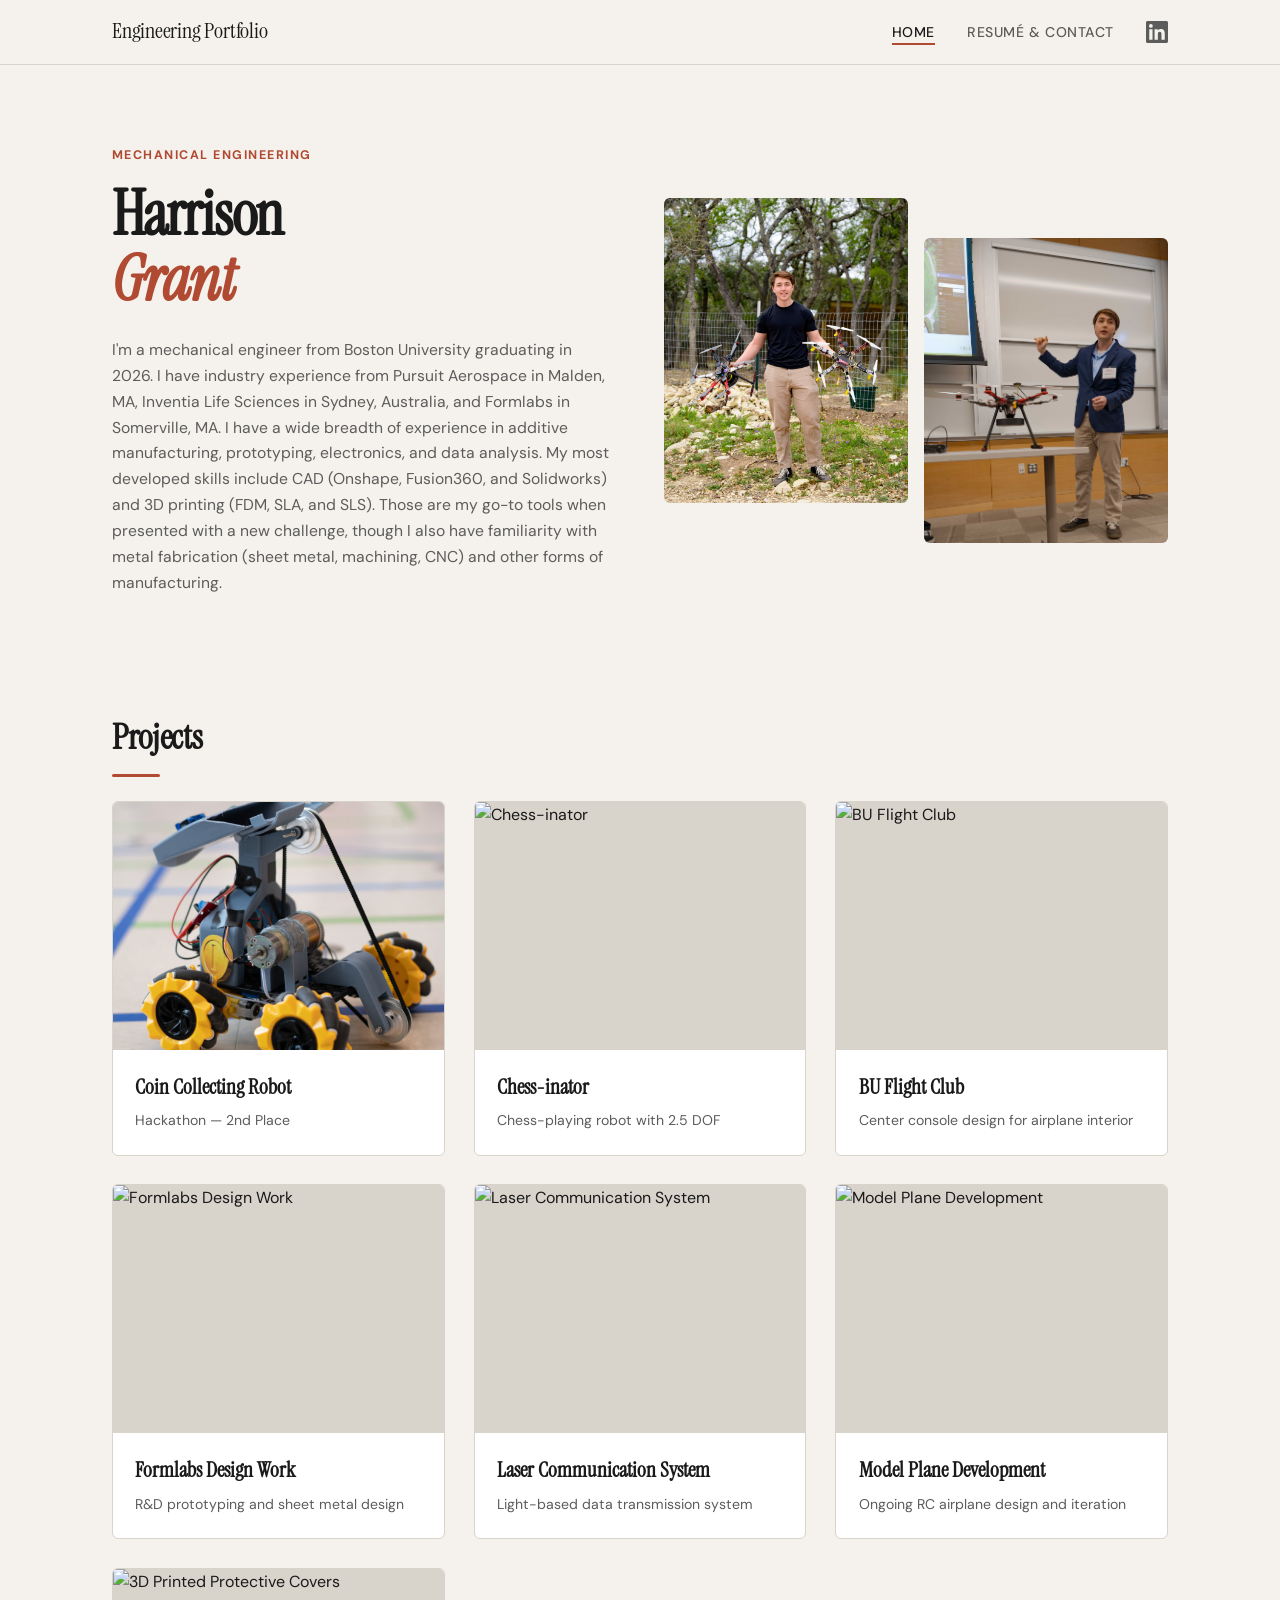
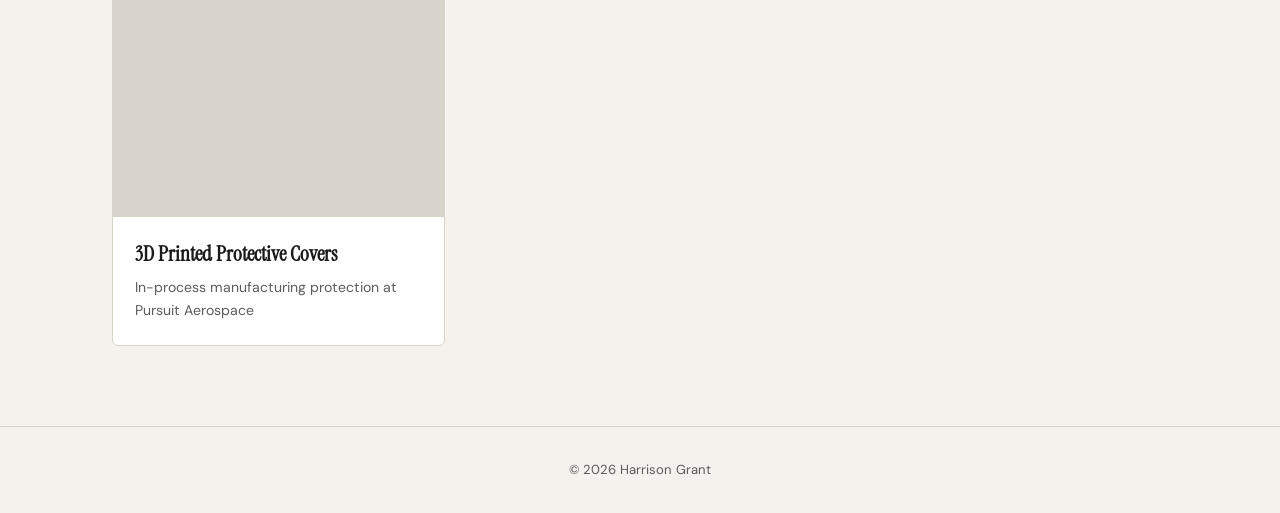
==== index.html @ 2e7a497b "setup" ====
<!DOCTYPE html>
<html lang="en">
<head>
  <meta charset="UTF-8">
  <meta name="viewport" content="width=device-width, initial-scale=1.0">
  <title>Harrison Grant — Engineering Portfolio</title>
  <link rel="stylesheet" href="style.css">
</head>
<body>

  <!-- Navigation -->
  <nav class="site-nav">
    <div class="nav-inner">
      <a href="index.html" class="nav-brand">Engineering Portfolio</a>
      <button class="nav-toggle" aria-label="Menu" onclick="document.querySelector('.nav-links').classList.toggle('open')">
        <span></span><span></span><span></span>
      </button>
      <ul class="nav-links">
        <li><a href="index.html" class="active">Home</a></li>
        <li><a href="resume.html">Resumé &amp; Contact</a></li>
        <li>
          <a href="https://www.linkedin.com/in/harrisongrant04/" target="_blank" rel="noopener" class="nav-linkedin" aria-label="LinkedIn">
            <svg viewBox="0 0 24 24" xmlns="http://www.w3.org/2000/svg"><path d="M20.447 20.452h-3.554v-5.569c0-1.328-.027-3.037-1.852-3.037-1.853 0-2.136 1.445-2.136 2.939v5.667H9.351V9h3.414v1.561h.046c.477-.9 1.637-1.85 3.37-1.85 3.601 0 4.267 2.37 4.267 5.455v6.286zM5.337 7.433a2.062 2.062 0 01-2.063-2.065 2.064 2.064 0 112.063 2.065zm1.782 13.019H3.555V9h3.564v11.452zM22.225 0H1.771C.792 0 0 .774 0 1.729v20.542C0 23.227.792 24 1.771 24h20.451C23.2 24 24 23.227 24 22.271V1.729C24 .774 23.2 0 22.222 0h.003z"/></svg>
          </a>
        </li>
      </ul>
    </div>
  </nav>

  <!-- Hero Section — filled by JavaScript -->
  <section class="hero" id="hero"></section>

  <!-- Projects Section -->
  <h2 class="section-label">Projects</h2>
  <div class="project-grid" id="project-grid"></div>

  <!-- Footer -->
  <footer class="site-footer">
    &copy; <span id="year"></span> Harrison Grant
  </footer>

  <script src="projects.js"></script>
  <script>
    // --- Render Hero ---
    const hero = document.getElementById('hero');
    hero.innerHTML = `
      <div class="hero-text fade-in">
        <p class="hero-label">Mechanical Engineering</p>
        <h1>${SITE_CONFIG.name.split(' ')[0]}<span>${SITE_CONFIG.name.split(' ').slice(1).join(' ')}</span></h1>
        <p class="hero-about">${SITE_CONFIG.aboutText}</p>
      </div>
      <div class="hero-images fade-in">
        ${SITE_CONFIG.heroImages.map(src => `<img src="${src}" alt="${SITE_CONFIG.name}">`).join('')}
      </div>
    `;

    // --- Render Project Cards ---
    const grid = document.getElementById('project-grid');
    PROJECTS.forEach((p, i) => {
      const card = document.createElement('a');
      card.href = `project.html?id=${p.id}`;
      card.className = 'project-card fade-in';
      card.style.transitionDelay = `${i * 0.08}s`;
      card.innerHTML = `
        <img class="project-card-img" src="${p.thumbnail}" alt="${p.title}">
        <div class="project-card-body">
          <h3>${p.title}</h3>
          <p>${p.subtitle}</p>
        </div>
      `;
      grid.appendChild(card);
    });

    // --- Year ---
    document.getElementById('year').textContent = new Date().getFullYear();

    // --- Scroll fade-in ---
    const observer = new IntersectionObserver(entries => {
      entries.forEach(e => { if (e.isIntersecting) e.target.classList.add('visible'); });
    }, { threshold: 0.1 });
    document.querySelectorAll('.fade-in').forEach(el => observer.observe(el));
  </script>
</body>
</html>
---- style.css ----
/* ============================================================
   Harrison Grant — Engineering Portfolio
   Styles — You shouldn't need to edit this file.
   ============================================================ */

@import url('https://fonts.googleapis.com/css2?family=DM+Sans:ital,wght@0,400;0,500;0,700&family=Instrument+Serif:ital@0;1&display=swap');

/* --- Reset & Base --- */
*, *::before, *::after { box-sizing: border-box; margin: 0; padding: 0; }

:root {
  --bg:        #f5f2ed;
  --bg-card:   #ffffff;
  --fg:        #1a1a1a;
  --fg-muted:  #5c5c5c;
  --accent:    #b04a32;
  --accent-light: #d4734f;
  --border:    #d8d3cb;
  --radius:    6px;
  --max-w:     1120px;
  --font-body: 'DM Sans', sans-serif;
  --font-head: 'Instrument Serif', serif;
  --transition: 0.3s cubic-bezier(.4,0,.2,1);
}

html { scroll-behavior: smooth; }

body {
  font-family: var(--font-body);
  color: var(--fg);
  background: var(--bg);
  line-height: 1.65;
  -webkit-font-smoothing: antialiased;
}

a { color: var(--accent); text-decoration: none; transition: color var(--transition); }
a:hover { color: var(--accent-light); }

img { max-width: 100%; height: auto; display: block; }

/* --- Nav --- */
.site-nav {
  position: sticky;
  top: 0;
  z-index: 100;
  background: rgba(245,242,237,0.92);
  backdrop-filter: blur(14px);
  -webkit-backdrop-filter: blur(14px);
  border-bottom: 1px solid var(--border);
}

.nav-inner {
  max-width: var(--max-w);
  margin: 0 auto;
  padding: 0 2rem;
  display: flex;
  align-items: center;
  justify-content: space-between;
  height: 64px;
}

.nav-brand {
  font-family: var(--font-head);
  font-size: 1.35rem;
  color: var(--fg);
  letter-spacing: -0.01em;
}

.nav-links {
  display: flex;
  align-items: center;
  gap: 2rem;
  list-style: none;
}

.nav-links a {
  color: var(--fg-muted);
  font-size: 0.88rem;
  font-weight: 500;
  letter-spacing: 0.04em;
  text-transform: uppercase;
  position: relative;
}
.nav-links a::after {
  content: '';
  position: absolute;
  bottom: -4px;
  left: 0;
  width: 0;
  height: 2px;
  background: var(--accent);
  transition: width var(--transition);
}
.nav-links a:hover { color: var(--fg); }
.nav-links a:hover::after { width: 100%; }
.nav-links a.active { color: var(--fg); }
.nav-links a.active::after { width: 100%; }

.nav-linkedin {
  display: flex;
  align-items: center;
}
.nav-linkedin svg {
  width: 22px;
  height: 22px;
  fill: var(--fg-muted);
  transition: fill var(--transition);
}
.nav-linkedin:hover svg { fill: var(--accent); }

/* Hamburger */
.nav-toggle { display: none; background: none; border: none; cursor: pointer; padding: 4px; }
.nav-toggle span {
  display: block; width: 24px; height: 2px; background: var(--fg);
  margin: 5px 0; transition: var(--transition);
}

/* --- Hero (Home) --- */
.hero {
  max-width: var(--max-w);
  margin: 0 auto;
  padding: 5rem 2rem 4rem;
  display: grid;
  grid-template-columns: 1fr 1fr;
  gap: 3rem;
  align-items: center;
}
.hero-text h1 {
  font-family: var(--font-head);
  font-size: 3.8rem;
  line-height: 1.08;
  letter-spacing: -0.02em;
  margin-bottom: 0.3rem;
}
.hero-text h1 span {
  display: block;
  font-style: italic;
  color: var(--accent);
}
.hero-label {
  font-size: 0.78rem;
  font-weight: 700;
  letter-spacing: 0.12em;
  text-transform: uppercase;
  color: var(--accent);
  margin-bottom: 1rem;
}
.hero-about {
  margin-top: 1.5rem;
  color: var(--fg-muted);
  font-size: 0.98rem;
  max-width: 520px;
}
.hero-images {
  display: grid;
  grid-template-columns: 1fr 1fr;
  gap: 1rem;
}
.hero-images img {
  width: 100%;
  aspect-ratio: 4/5;
  object-fit: cover;
  border-radius: var(--radius);
}
.hero-images img:nth-child(2) {
  margin-top: 2.5rem;
}

/* --- Section Titles --- */
.section-label {
  max-width: var(--max-w);
  margin: 0 auto;
  padding: 3rem 2rem 1.5rem;
  font-family: var(--font-head);
  font-size: 2.2rem;
  letter-spacing: -0.01em;
}
.section-label::after {
  content: '';
  display: block;
  width: 48px;
  height: 3px;
  background: var(--accent);
  margin-top: 0.5rem;
  border-radius: 2px;
}

/* --- Project Grid --- */
.project-grid {
  max-width: var(--max-w);
  margin: 0 auto;
  padding: 0 2rem 5rem;
  display: grid;
  grid-template-columns: repeat(auto-fill, minmax(320px, 1fr));
  gap: 1.8rem;
}

.project-card {
  background: var(--bg-card);
  border-radius: var(--radius);
  overflow: hidden;
  border: 1px solid var(--border);
  transition: transform var(--transition), box-shadow var(--transition);
  cursor: pointer;
  text-decoration: none;
  color: inherit;
  display: block;
}
.project-card:hover {
  transform: translateY(-6px);
  box-shadow: 0 16px 48px rgba(0,0,0,0.08);
}

.project-card-img {
  width: 100%;
  aspect-ratio: 4/3;
  object-fit: cover;
  background: var(--border);
}

.project-card-body {
  padding: 1.25rem 1.4rem 1.4rem;
}
.project-card-body h3 {
  font-family: var(--font-head);
  font-size: 1.3rem;
  margin-bottom: 0.3rem;
}
.project-card-body p {
  color: var(--fg-muted);
  font-size: 0.88rem;
}

/* --- Project Detail Page --- */
.project-hero {
  max-width: var(--max-w);
  margin: 0 auto;
  padding: 4rem 2rem 2rem;
}
.project-hero h1 {
  font-family: var(--font-head);
  font-size: 3.2rem;
  letter-spacing: -0.02em;
}
.project-back {
  display: inline-flex;
  align-items: center;
  gap: 6px;
  font-size: 0.85rem;
  font-weight: 500;
  color: var(--fg-muted);
  margin-bottom: 1.5rem;
  text-transform: uppercase;
  letter-spacing: 0.06em;
}
.project-back:hover { color: var(--accent); }

.project-content {
  max-width: var(--max-w);
  margin: 0 auto;
  padding: 0 2rem 5rem;
}

.project-section {
  margin-bottom: 3rem;
}
.project-section h2 {
  font-family: var(--font-head);
  font-size: 1.7rem;
  margin-bottom: 1rem;
  position: relative;
  padding-left: 1rem;
}
.project-section h2::before {
  content: '';
  position: absolute;
  left: 0;
  top: 0.15em;
  width: 4px;
  height: 1em;
  background: var(--accent);
  border-radius: 2px;
}

.project-section p {
  color: var(--fg-muted);
  font-size: 0.98rem;
  max-width: 720px;
  white-space: pre-line;
}

.project-images {
  display: grid;
  grid-template-columns: 1fr 1fr;
  gap: 1rem;
  margin-top: 1rem;
}
.project-images img {
  width: 100%;
  aspect-ratio: 4/3;
  object-fit: cover;
  border-radius: var(--radius);
  border: 1px solid var(--border);
}
.project-images.single {
  grid-template-columns: 1fr;
  max-width: 600px;
}

/* --- Resume / Contact Page --- */
.contact-page {
  max-width: var(--max-w);
  margin: 0 auto;
  padding: 4rem 2rem 5rem;
}
.contact-page h1 {
  font-family: var(--font-head);
  font-size: 3.2rem;
  margin-bottom: 2rem;
}
.contact-grid {
  display: grid;
  grid-template-columns: 1fr 1fr;
  gap: 3rem;
  align-items: start;
}
.contact-info h2 {
  font-family: var(--font-head);
  font-size: 1.5rem;
  margin-bottom: 1rem;
}
.contact-info p {
  color: var(--fg-muted);
  margin-bottom: 0.5rem;
  font-size: 0.95rem;
}
.contact-info a { font-weight: 500; }

.btn {
  display: inline-flex;
  align-items: center;
  gap: 8px;
  background: var(--accent);
  color: #fff;
  padding: 0.7rem 1.6rem;
  border-radius: var(--radius);
  font-weight: 600;
  font-size: 0.88rem;
  letter-spacing: 0.03em;
  margin-top: 1.5rem;
  transition: background var(--transition);
}
.btn:hover { background: var(--accent-light); color: #fff; }

.resume-preview {
  border: 1px solid var(--border);
  border-radius: var(--radius);
  overflow: hidden;
}
.resume-preview img {
  width: 100%;
}

/* --- Footer --- */
.site-footer {
  border-top: 1px solid var(--border);
  text-align: center;
  padding: 2rem;
  font-size: 0.82rem;
  color: var(--fg-muted);
}

/* --- Fade-in animation --- */
.fade-in {
  opacity: 0;
  transform: translateY(20px);
  transition: opacity 0.6s ease, transform 0.6s ease;
}
.fade-in.visible {
  opacity: 1;
  transform: translateY(0);
}

/* --- Mobile --- */
@media (max-width: 768px) {
  .nav-toggle { display: block; }
  .nav-links {
    display: none;
    position: absolute;
    top: 64px;
    left: 0;
    right: 0;
    background: rgba(245,242,237,0.98);
    backdrop-filter: blur(14px);
    flex-direction: column;
    padding: 1.5rem 2rem;
    gap: 1.2rem;
    border-bottom: 1px solid var(--border);
  }
  .nav-links.open { display: flex; }

  .hero {
    grid-template-columns: 1fr;
    padding: 3rem 1.5rem 2.5rem;
    gap: 2rem;
  }
  .hero-text h1 { font-size: 2.6rem; }
  .hero-images { order: -1; }

  .section-label { padding: 2rem 1.5rem 1rem; font-size: 1.7rem; }
  .project-grid { padding: 0 1.5rem 3rem; grid-template-columns: 1fr; }

  .project-hero { padding: 2.5rem 1.5rem 1.5rem; }
  .project-hero h1 { font-size: 2.2rem; }
  .project-content { padding: 0 1.5rem 3rem; }
  .project-images { grid-template-columns: 1fr; }

  .contact-page { padding: 2.5rem 1.5rem 3rem; }
  .contact-page h1 { font-size: 2.2rem; }
  .contact-grid { grid-template-columns: 1fr; }
}
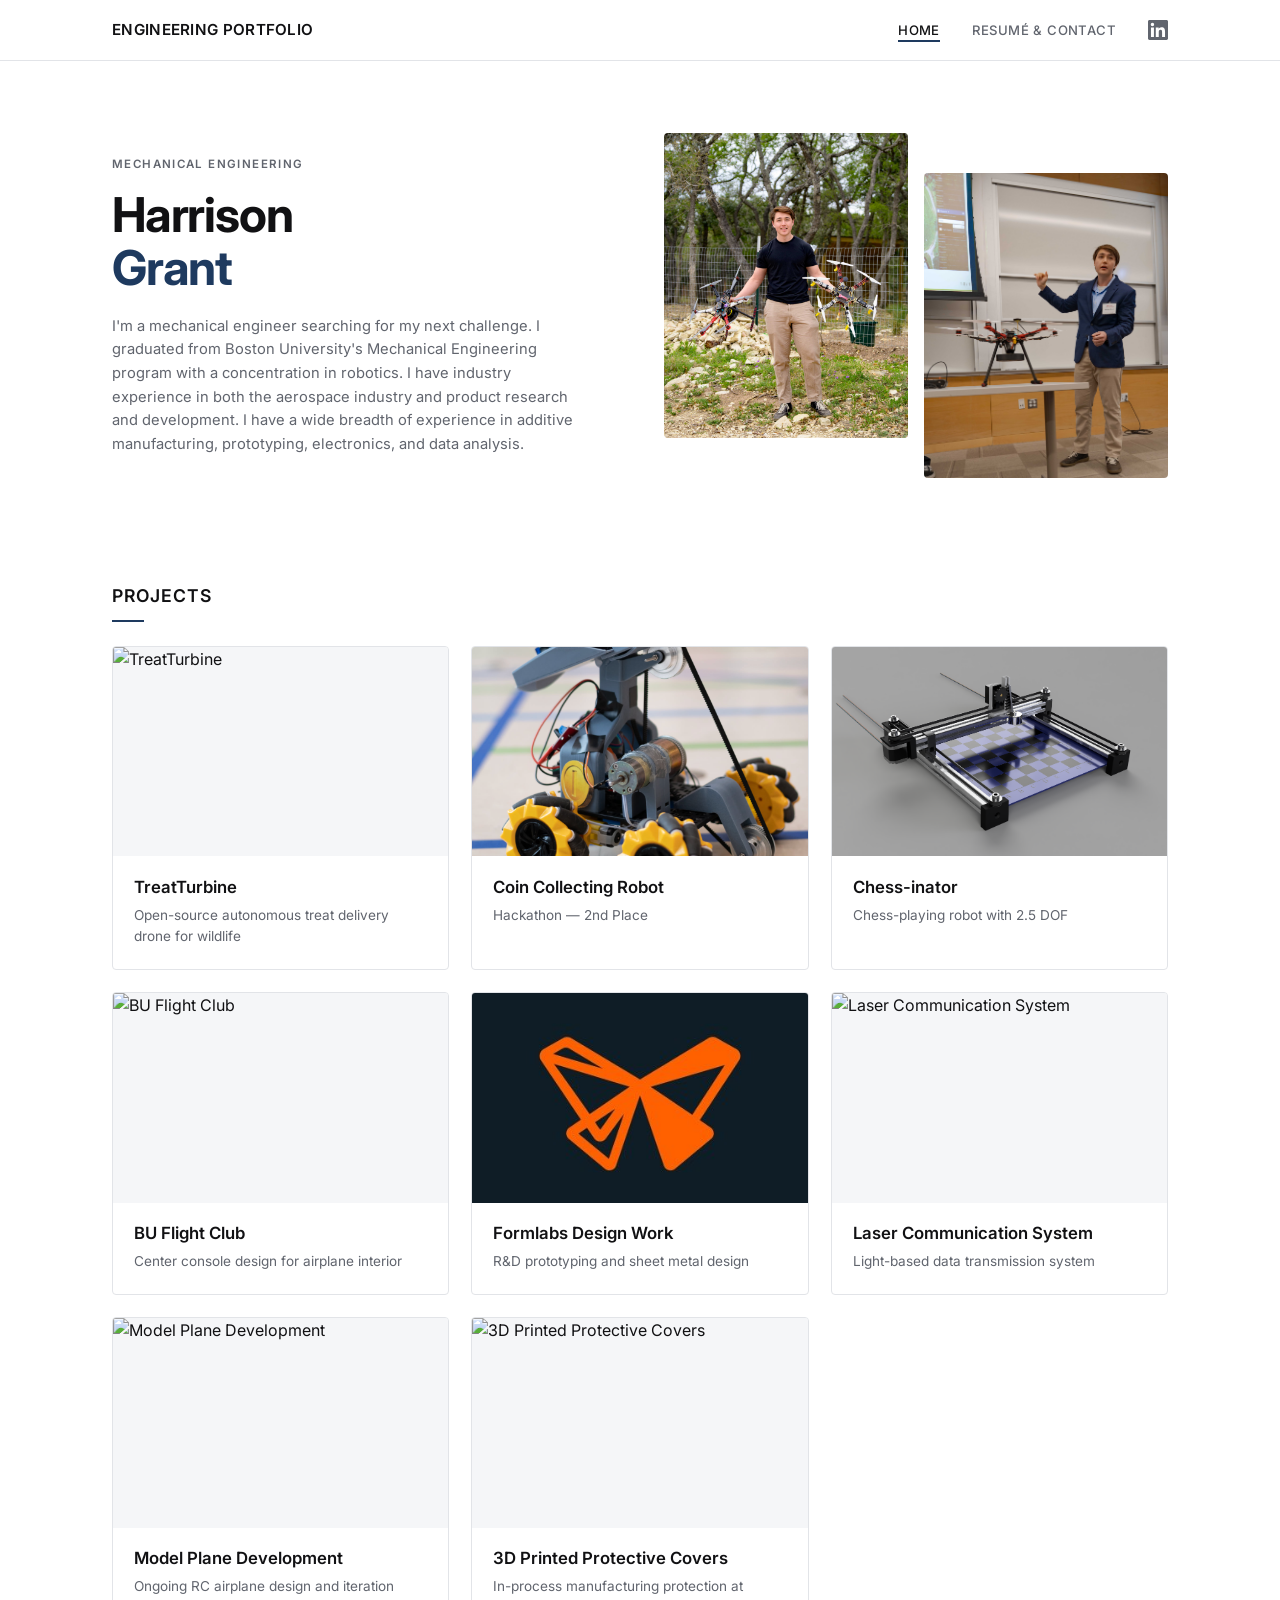
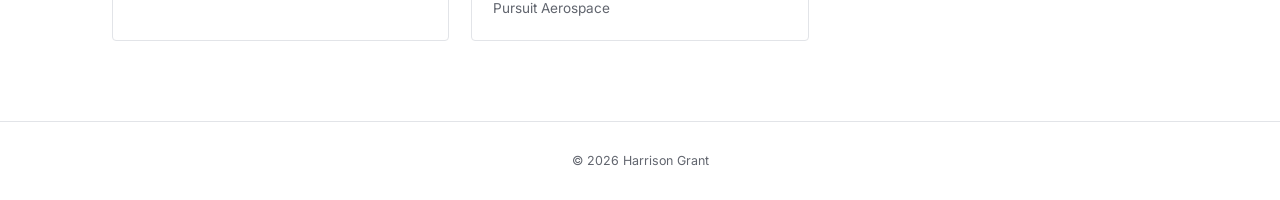
==== commit ad72392c: "added cropping control" ====
--- a/index.html
+++ b/index.html
@@ -50,7 +50,10 @@
         <p class="hero-about">${SITE_CONFIG.aboutText}</p>
       </div>
       <div class="hero-images fade-in">
-        ${SITE_CONFIG.heroImages.map(src => `<img src="${src}" alt="${SITE_CONFIG.name}">`).join('')}
+        ${SITE_CONFIG.heroImages.map(entry => {
+          const a = imgAttrs(entry);
+          return `<img src="${a.src}" style="${a.style}" alt="${SITE_CONFIG.name}">`;
+        }).join('')}
       </div>
     `;
 
@@ -61,8 +64,9 @@
       card.href = `project.html?id=${p.id}`;
       card.className = 'project-card fade-in';
       card.style.transitionDelay = `${i * 0.08}s`;
+      const thumb = imgAttrs(p.thumbnail);
       card.innerHTML = `
-        <img class="project-card-img" src="${p.thumbnail}" alt="${p.title}">
+        <img class="project-card-img" src="${thumb.src}" style="${thumb.style}" alt="${p.title}">
         <div class="project-card-body">
           <h3>${p.title}</h3>
           <p>${p.subtitle}</p>
--- a/style.css
+++ b/style.css
@@ -1,26 +1,27 @@
 /* ============================================================
    Harrison Grant — Engineering Portfolio
-   Styles — You shouldn't need to edit this file.
+   Styles
    ============================================================ */
 
-@import url('https://fonts.googleapis.com/css2?family=DM+Sans:ital,wght@0,400;0,500;0,700&family=Instrument+Serif:ital@0;1&display=swap');
+@import url('https://fonts.googleapis.com/css2?family=Inter:wght@400;500;600;700&display=swap');
 
 /* --- Reset & Base --- */
 *, *::before, *::after { box-sizing: border-box; margin: 0; padding: 0; }
 
 :root {
-  --bg:        #f5f2ed;
+  --bg:        #ffffff;
   --bg-card:   #ffffff;
-  --fg:        #1a1a1a;
-  --fg-muted:  #5c5c5c;
-  --accent:    #b04a32;
-  --accent-light: #d4734f;
-  --border:    #d8d3cb;
-  --radius:    6px;
+  --bg-subtle: #f5f6f8;
+  --fg:        #111113;
+  --fg-muted:  #61656e;
+  --accent:    #1e3a5f;
+  --accent-hover: #2a4f7a;
+  --accent-subtle: #e8edf3;
+  --border:    #e2e4e8;
+  --radius:    4px;
   --max-w:     1120px;
-  --font-body: 'DM Sans', sans-serif;
-  --font-head: 'Instrument Serif', serif;
-  --transition: 0.3s cubic-bezier(.4,0,.2,1);
+  --font-body: 'Inter', -apple-system, BlinkMacSystemFont, sans-serif;
+  --transition: 0.2s ease;
 }
 
 html { scroll-behavior: smooth; }
@@ -29,12 +30,12 @@
   font-family: var(--font-body);
   color: var(--fg);
   background: var(--bg);
-  line-height: 1.65;
+  line-height: 1.6;
   -webkit-font-smoothing: antialiased;
 }
 
 a { color: var(--accent); text-decoration: none; transition: color var(--transition); }
-a:hover { color: var(--accent-light); }
+a:hover { color: var(--accent-hover); }
 
 img { max-width: 100%; height: auto; display: block; }
 
@@ -43,9 +44,9 @@
   position: sticky;
   top: 0;
   z-index: 100;
-  background: rgba(245,242,237,0.92);
-  backdrop-filter: blur(14px);
-  -webkit-backdrop-filter: blur(14px);
+  background: rgba(255,255,255,0.95);
+  backdrop-filter: blur(12px);
+  -webkit-backdrop-filter: blur(12px);
   border-bottom: 1px solid var(--border);
 }
 
@@ -56,14 +57,15 @@
   display: flex;
   align-items: center;
   justify-content: space-between;
-  height: 64px;
+  height: 60px;
 }
 
 .nav-brand {
-  font-family: var(--font-head);
-  font-size: 1.35rem;
-  color: var(--fg);
-  letter-spacing: -0.01em;
+  font-weight: 600;
+  font-size: 0.95rem;
+  color: var(--fg);
+  letter-spacing: 0.02em;
+  text-transform: uppercase;
 }
 
 .nav-links {
@@ -75,9 +77,9 @@
 
 .nav-links a {
   color: var(--fg-muted);
-  font-size: 0.88rem;
+  font-size: 0.82rem;
   font-weight: 500;
-  letter-spacing: 0.04em;
+  letter-spacing: 0.03em;
   text-transform: uppercase;
   position: relative;
 }
@@ -101,8 +103,8 @@
   align-items: center;
 }
 .nav-linkedin svg {
-  width: 22px;
-  height: 22px;
+  width: 20px;
+  height: 20px;
   fill: var(--fg-muted);
   transition: fill var(--transition);
 }
@@ -111,7 +113,7 @@
 /* Hamburger */
 .nav-toggle { display: none; background: none; border: none; cursor: pointer; padding: 4px; }
 .nav-toggle span {
-  display: block; width: 24px; height: 2px; background: var(--fg);
+  display: block; width: 22px; height: 2px; background: var(--fg);
   margin: 5px 0; transition: var(--transition);
 }
 
@@ -119,37 +121,38 @@
 .hero {
   max-width: var(--max-w);
   margin: 0 auto;
-  padding: 5rem 2rem 4rem;
+  padding: 4.5rem 2rem 3.5rem;
   display: grid;
   grid-template-columns: 1fr 1fr;
   gap: 3rem;
   align-items: center;
 }
 .hero-text h1 {
-  font-family: var(--font-head);
-  font-size: 3.8rem;
-  line-height: 1.08;
-  letter-spacing: -0.02em;
-  margin-bottom: 0.3rem;
+  font-size: 3rem;
+  font-weight: 700;
+  line-height: 1.1;
+  letter-spacing: -0.025em;
+  margin-bottom: 0.2rem;
+  color: var(--fg);
 }
 .hero-text h1 span {
   display: block;
-  font-style: italic;
   color: var(--accent);
 }
 .hero-label {
-  font-size: 0.78rem;
-  font-weight: 700;
+  font-size: 0.72rem;
+  font-weight: 600;
   letter-spacing: 0.12em;
   text-transform: uppercase;
-  color: var(--accent);
+  color: var(--fg-muted);
   margin-bottom: 1rem;
 }
 .hero-about {
-  margin-top: 1.5rem;
-  color: var(--fg-muted);
-  font-size: 0.98rem;
-  max-width: 520px;
+  margin-top: 1.25rem;
+  color: var(--fg-muted);
+  font-size: 0.92rem;
+  max-width: 480px;
+  line-height: 1.6;
 }
 .hero-images {
   display: grid;
@@ -171,18 +174,19 @@
   max-width: var(--max-w);
   margin: 0 auto;
   padding: 3rem 2rem 1.5rem;
-  font-family: var(--font-head);
-  font-size: 2.2rem;
-  letter-spacing: -0.01em;
+  font-size: 1.1rem;
+  font-weight: 600;
+  letter-spacing: 0.06em;
+  text-transform: uppercase;
+  color: var(--fg);
 }
 .section-label::after {
   content: '';
   display: block;
-  width: 48px;
-  height: 3px;
+  width: 32px;
+  height: 2px;
   background: var(--accent);
-  margin-top: 0.5rem;
-  border-radius: 2px;
+  margin-top: 0.6rem;
 }
 
 /* --- Project Grid --- */
@@ -192,7 +196,7 @@
   padding: 0 2rem 5rem;
   display: grid;
   grid-template-columns: repeat(auto-fill, minmax(320px, 1fr));
-  gap: 1.8rem;
+  gap: 1.4rem;
 }
 
 .project-card {
@@ -200,56 +204,59 @@
   border-radius: var(--radius);
   overflow: hidden;
   border: 1px solid var(--border);
-  transition: transform var(--transition), box-shadow var(--transition);
+  transition: transform var(--transition), box-shadow var(--transition), border-color var(--transition);
   cursor: pointer;
   text-decoration: none;
   color: inherit;
   display: block;
 }
 .project-card:hover {
-  transform: translateY(-6px);
-  box-shadow: 0 16px 48px rgba(0,0,0,0.08);
+  transform: translateY(-3px);
+  box-shadow: 0 8px 24px rgba(0,0,0,0.06);
+  border-color: var(--accent);
 }
 
 .project-card-img {
   width: 100%;
-  aspect-ratio: 4/3;
+  aspect-ratio: 16/10;
   object-fit: cover;
-  background: var(--border);
+  background: var(--bg-subtle);
 }
 
 .project-card-body {
-  padding: 1.25rem 1.4rem 1.4rem;
+  padding: 1.1rem 1.3rem 1.3rem;
 }
 .project-card-body h3 {
-  font-family: var(--font-head);
-  font-size: 1.3rem;
-  margin-bottom: 0.3rem;
+  font-size: 1.05rem;
+  font-weight: 600;
+  margin-bottom: 0.25rem;
+  color: var(--fg);
 }
 .project-card-body p {
   color: var(--fg-muted);
-  font-size: 0.88rem;
+  font-size: 0.85rem;
 }
 
 /* --- Project Detail Page --- */
 .project-hero {
   max-width: var(--max-w);
   margin: 0 auto;
-  padding: 4rem 2rem 2rem;
+  padding: 3.5rem 2rem 2rem;
 }
 .project-hero h1 {
-  font-family: var(--font-head);
-  font-size: 3.2rem;
+  font-size: 2.5rem;
+  font-weight: 700;
   letter-spacing: -0.02em;
+  color: var(--fg);
 }
 .project-back {
   display: inline-flex;
   align-items: center;
   gap: 6px;
-  font-size: 0.85rem;
+  font-size: 0.78rem;
   font-weight: 500;
   color: var(--fg-muted);
-  margin-bottom: 1.5rem;
+  margin-bottom: 1.2rem;
   text-transform: uppercase;
   letter-spacing: 0.06em;
 }
@@ -262,31 +269,32 @@
 }
 
 .project-section {
-  margin-bottom: 3rem;
+  margin-bottom: 2.5rem;
 }
 .project-section h2 {
-  font-family: var(--font-head);
-  font-size: 1.7rem;
-  margin-bottom: 1rem;
+  font-size: 1.2rem;
+  font-weight: 600;
+  margin-bottom: 0.75rem;
   position: relative;
   padding-left: 1rem;
+  color: var(--fg);
 }
 .project-section h2::before {
   content: '';
   position: absolute;
   left: 0;
   top: 0.15em;
-  width: 4px;
+  width: 3px;
   height: 1em;
   background: var(--accent);
-  border-radius: 2px;
 }
 
 .project-section p {
   color: var(--fg-muted);
-  font-size: 0.98rem;
+  font-size: 0.92rem;
   max-width: 720px;
   white-space: pre-line;
+  line-height: 1.65;
 }
 
 .project-images {
@@ -297,7 +305,7 @@
 }
 .project-images img {
   width: 100%;
-  aspect-ratio: 4/3;
+  aspect-ratio: 16/10;
   object-fit: cover;
   border-radius: var(--radius);
   border: 1px solid var(--border);
@@ -307,16 +315,35 @@
   max-width: 600px;
 }
 
+/* --- Video Embed --- */
+.project-video {
+  margin-top: 1rem;
+  max-width: 720px;
+  aspect-ratio: 16/9;
+  border-radius: var(--radius);
+  overflow: hidden;
+  border: 1px solid var(--border);
+  background: #000;
+}
+.project-video iframe,
+.project-video video {
+  width: 100%;
+  height: 100%;
+  display: block;
+}
+
 /* --- Resume / Contact Page --- */
 .contact-page {
   max-width: var(--max-w);
   margin: 0 auto;
-  padding: 4rem 2rem 5rem;
+  padding: 3.5rem 2rem 5rem;
 }
 .contact-page h1 {
-  font-family: var(--font-head);
-  font-size: 3.2rem;
+  font-size: 2.5rem;
+  font-weight: 700;
+  letter-spacing: -0.02em;
   margin-bottom: 2rem;
+  color: var(--fg);
 }
 .contact-grid {
   display: grid;
@@ -325,14 +352,15 @@
   align-items: start;
 }
 .contact-info h2 {
-  font-family: var(--font-head);
-  font-size: 1.5rem;
+  font-size: 1.1rem;
+  font-weight: 600;
   margin-bottom: 1rem;
+  color: var(--fg);
 }
 .contact-info p {
   color: var(--fg-muted);
   margin-bottom: 0.5rem;
-  font-size: 0.95rem;
+  font-size: 0.92rem;
 }
 .contact-info a { font-weight: 500; }
 
@@ -342,15 +370,15 @@
   gap: 8px;
   background: var(--accent);
   color: #fff;
-  padding: 0.7rem 1.6rem;
-  border-radius: var(--radius);
-  font-weight: 600;
-  font-size: 0.88rem;
-  letter-spacing: 0.03em;
+  padding: 0.65rem 1.4rem;
+  border-radius: var(--radius);
+  font-weight: 600;
+  font-size: 0.82rem;
+  letter-spacing: 0.02em;
   margin-top: 1.5rem;
   transition: background var(--transition);
 }
-.btn:hover { background: var(--accent-light); color: #fff; }
+.btn:hover { background: var(--accent-hover); color: #fff; }
 
 .resume-preview {
   border: 1px solid var(--border);
@@ -365,16 +393,16 @@
 .site-footer {
   border-top: 1px solid var(--border);
   text-align: center;
-  padding: 2rem;
-  font-size: 0.82rem;
+  padding: 1.8rem;
+  font-size: 0.78rem;
   color: var(--fg-muted);
 }
 
 /* --- Fade-in animation --- */
 .fade-in {
   opacity: 0;
-  transform: translateY(20px);
-  transition: opacity 0.6s ease, transform 0.6s ease;
+  transform: translateY(16px);
+  transition: opacity 0.5s ease, transform 0.5s ease;
 }
 .fade-in.visible {
   opacity: 1;
@@ -387,11 +415,11 @@
   .nav-links {
     display: none;
     position: absolute;
-    top: 64px;
+    top: 60px;
     left: 0;
     right: 0;
-    background: rgba(245,242,237,0.98);
-    backdrop-filter: blur(14px);
+    background: rgba(255,255,255,0.98);
+    backdrop-filter: blur(12px);
     flex-direction: column;
     padding: 1.5rem 2rem;
     gap: 1.2rem;
@@ -401,21 +429,21 @@
 
   .hero {
     grid-template-columns: 1fr;
-    padding: 3rem 1.5rem 2.5rem;
+    padding: 3rem 1.5rem 2rem;
     gap: 2rem;
   }
-  .hero-text h1 { font-size: 2.6rem; }
+  .hero-text h1 { font-size: 2.2rem; }
   .hero-images { order: -1; }
 
-  .section-label { padding: 2rem 1.5rem 1rem; font-size: 1.7rem; }
+  .section-label { padding: 2rem 1.5rem 1rem; font-size: 0.95rem; }
   .project-grid { padding: 0 1.5rem 3rem; grid-template-columns: 1fr; }
 
   .project-hero { padding: 2.5rem 1.5rem 1.5rem; }
-  .project-hero h1 { font-size: 2.2rem; }
+  .project-hero h1 { font-size: 1.8rem; }
   .project-content { padding: 0 1.5rem 3rem; }
   .project-images { grid-template-columns: 1fr; }
 
   .contact-page { padding: 2.5rem 1.5rem 3rem; }
-  .contact-page h1 { font-size: 2.2rem; }
+  .contact-page h1 { font-size: 1.8rem; }
   .contact-grid { grid-template-columns: 1fr; }
 }
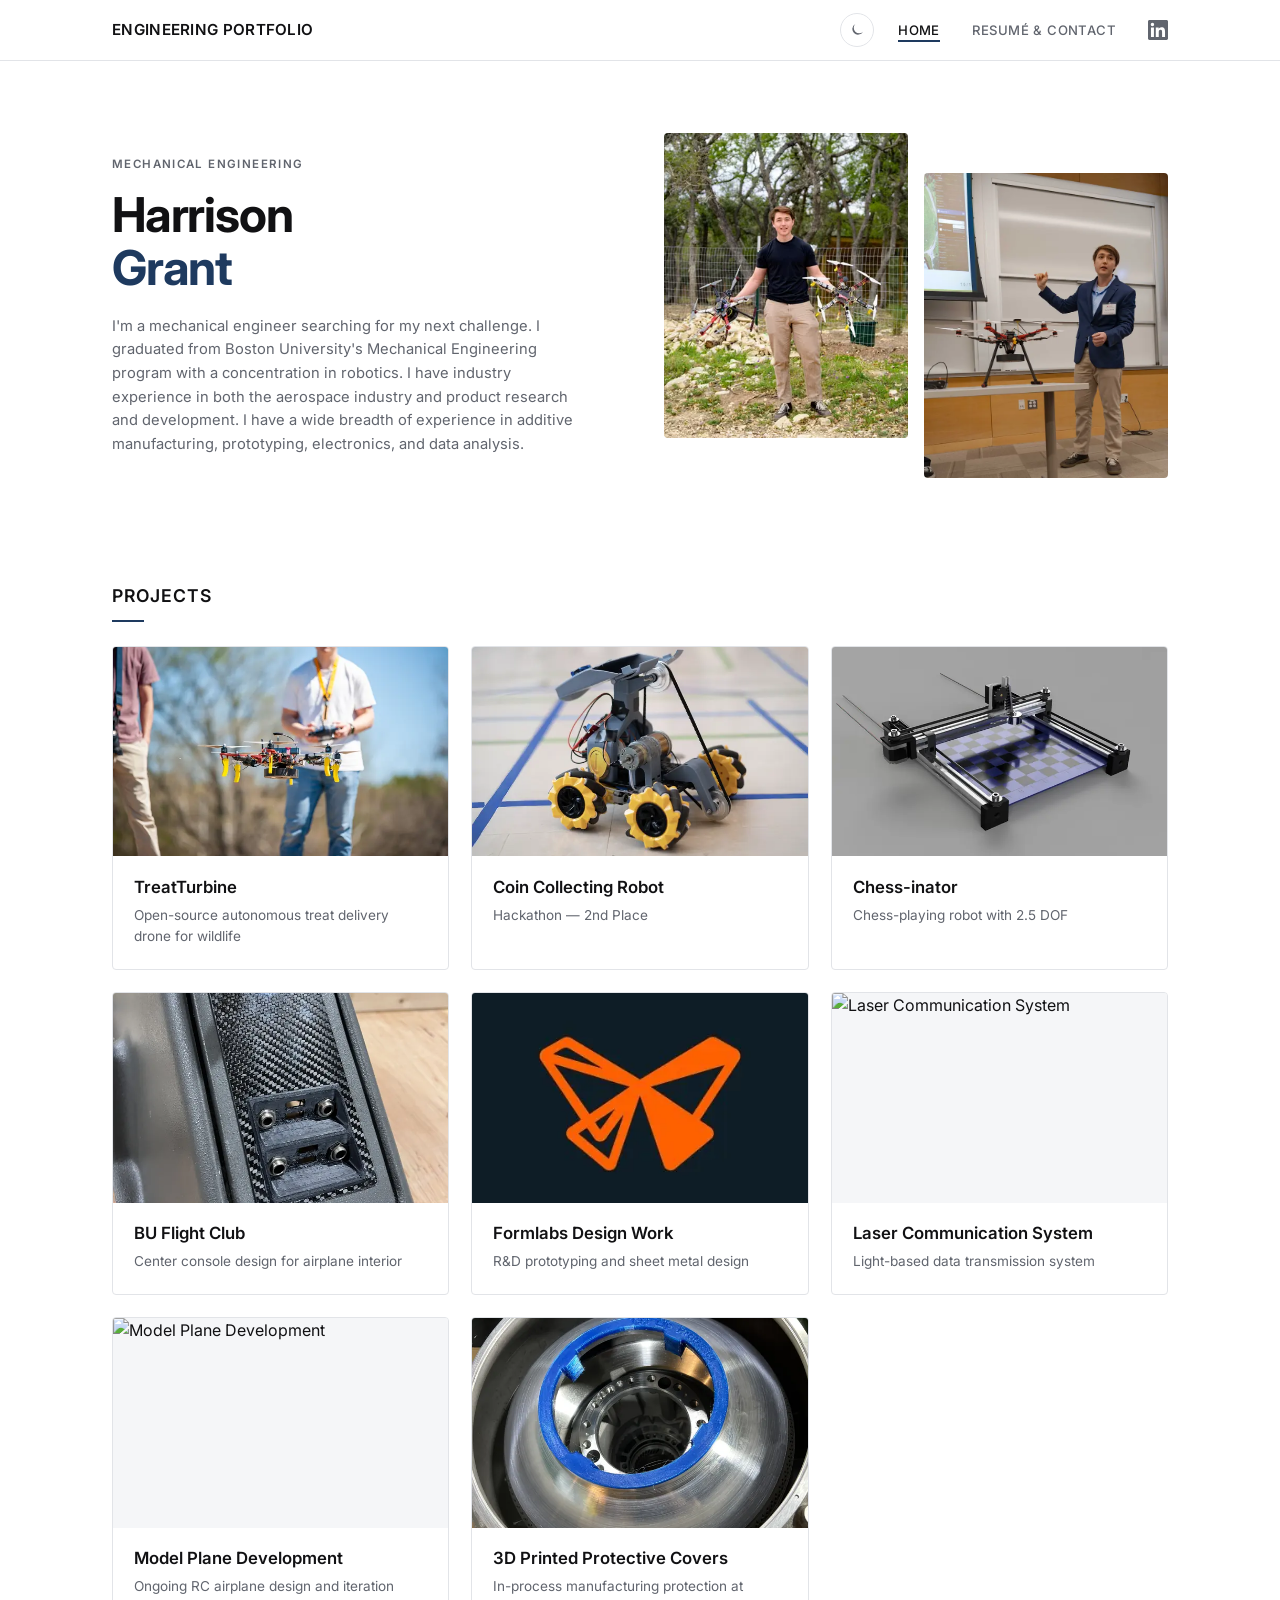
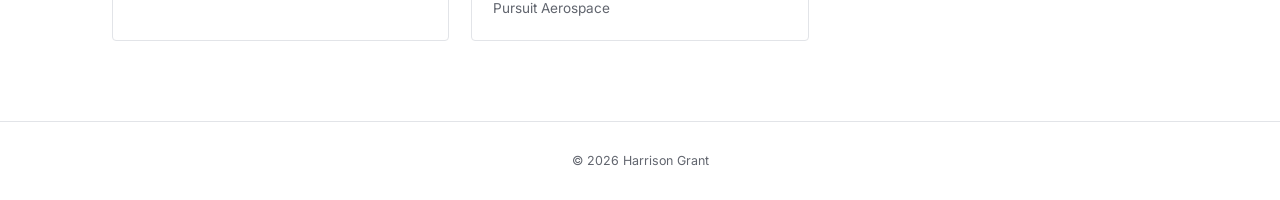
==== commit 96db0ac2: "feat: add device-following dark mode and sized images Serve display-sized WebP copies so cards no lo" ====
--- a/index.html
+++ b/index.html
@@ -5,6 +5,20 @@
   <meta name="viewport" content="width=device-width, initial-scale=1.0">
   <title>Harrison Grant — Engineering Portfolio</title>
   <link rel="stylesheet" href="style.css">
+  <meta name="theme-color" content="#ffffff">
+  <script>
+    (function () {
+      try { localStorage.removeItem('hwg-theme'); } catch (e) {}
+      var q = new URLSearchParams(location.search).get('theme');
+      var t = (q === 'dark' || q === 'light')
+        ? q
+        : (window.matchMedia('(prefers-color-scheme: dark)').matches ? 'dark' : 'light');
+      document.documentElement.setAttribute('data-theme', t);
+      var meta = document.querySelector('meta[name="theme-color"]');
+      if (meta) meta.setAttribute('content', t === 'dark' ? '#0e1116' : '#ffffff');
+    })();
+  </script>
+  <script src="theme.js" defer></script>
 </head>
 <body>
 
@@ -12,6 +26,11 @@
   <nav class="site-nav">
     <div class="nav-inner">
       <a href="index.html" class="nav-brand">Engineering Portfolio</a>
+      <div class="nav-actions">
+      <button class="theme-toggle" type="button" aria-label="Switch to dark mode" aria-pressed="false">
+        <svg class="icon-moon" viewBox="0 0 24 24" aria-hidden="true"><path fill="currentColor" d="M21 14.5A8.5 8.5 0 1 1 9.5 3a7 7 0 0 0 11.5 11.5z"/></svg>
+        <svg class="icon-sun" viewBox="0 0 24 24" aria-hidden="true"><g fill="none" stroke="currentColor" stroke-width="1.8" stroke-linecap="round"><circle cx="12" cy="12" r="4"/><path d="M12 2.5v2.2M12 19.3v2.2M4.9 4.9l1.6 1.6M17.5 17.5l1.6 1.6M2.5 12h2.2M19.3 12h2.2M4.9 19.1l1.6-1.6M17.5 6.5l1.6-1.6"/></g></svg>
+      </button>
       <button class="nav-toggle" aria-label="Menu" onclick="document.querySelector('.nav-links').classList.toggle('open')">
         <span></span><span></span><span></span>
       </button>
@@ -24,6 +43,7 @@
           </a>
         </li>
       </ul>
+      </div>
     </div>
   </nav>
 
@@ -39,6 +59,7 @@
     &copy; <span id="year"></span> Harrison Grant
   </footer>
 
+  <script src="opt-manifest.js"></script>
   <script src="projects.js"></script>
   <script>
     // --- Render Hero ---
@@ -50,9 +71,8 @@
         <p class="hero-about">${SITE_CONFIG.aboutText}</p>
       </div>
       <div class="hero-images fade-in">
-        ${SITE_CONFIG.heroImages.map(entry => {
-          const a = imgAttrs(entry);
-          return `<img src="${a.src}" style="${a.style}" alt="${SITE_CONFIG.name}">`;
+        ${SITE_CONFIG.heroImages.map((entry, i) => {
+          return imgTag(entry, "hero", SITE_CONFIG.name, "", i === 0);
         }).join('')}
       </div>
     `;
@@ -64,9 +84,8 @@
       card.href = `project.html?id=${p.id}`;
       card.className = 'project-card fade-in';
       card.style.transitionDelay = `${i * 0.08}s`;
-      const thumb = imgAttrs(p.thumbnail);
       card.innerHTML = `
-        <img class="project-card-img" src="${thumb.src}" style="${thumb.style}" alt="${p.title}">
+        ${imgTag(p.thumbnail, "card", p.title, "project-card-img")}
         <div class="project-card-body">
           <h3>${p.title}</h3>
           <p>${p.subtitle}</p>
--- a/style.css
+++ b/style.css
@@ -18,10 +18,33 @@
   --accent-hover: #2a4f7a;
   --accent-subtle: #e8edf3;
   --border:    #e2e4e8;
+  --nav-bg:    rgba(255,255,255,0.95);
+  --nav-bg-solid: rgba(255,255,255,0.98);
+  --card-shadow: 0 8px 24px rgba(0,0,0,0.06);
+  --on-accent: #ffffff;
   --radius:    4px;
   --max-w:     1120px;
   --font-body: 'Inter', -apple-system, BlinkMacSystemFont, sans-serif;
   --transition: 0.2s ease;
+  color-scheme: light;
+}
+
+/* Same navy, lifted so it stays the brand color on a dark surface. */
+[data-theme="dark"] {
+  --bg:        #0e1116;
+  --bg-card:   #171b22;
+  --bg-subtle: #1e242e;
+  --fg:        #f3f5f8;
+  --fg-muted:  #a7b0bd;
+  --accent:    #8eb4d8;
+  --accent-hover: #b7d0e8;
+  --accent-subtle: #1c2c3d;
+  --border:    #2c3442;
+  --nav-bg:    rgba(14,17,22,0.9);
+  --nav-bg-solid: rgba(14,17,22,0.98);
+  --card-shadow: 0 10px 28px rgba(0,0,0,0.45);
+  --on-accent: #0e1116;
+  color-scheme: dark;
 }
 
 html { scroll-behavior: smooth; }
@@ -32,6 +55,7 @@
   background: var(--bg);
   line-height: 1.6;
   -webkit-font-smoothing: antialiased;
+  transition: background-color 0.25s ease, color 0.25s ease;
 }
 
 a { color: var(--accent); text-decoration: none; transition: color var(--transition); }
@@ -44,10 +68,11 @@
   position: sticky;
   top: 0;
   z-index: 100;
-  background: rgba(255,255,255,0.95);
+  background: var(--nav-bg);
   backdrop-filter: blur(12px);
   -webkit-backdrop-filter: blur(12px);
   border-bottom: 1px solid var(--border);
+  transition: background-color 0.25s ease, border-color 0.25s ease;
 }
 
 .nav-inner {
@@ -67,6 +92,41 @@
   letter-spacing: 0.02em;
   text-transform: uppercase;
 }
+
+.nav-actions {
+  display: flex;
+  align-items: center;
+  gap: 1.5rem;
+}
+
+.theme-toggle {
+  display: inline-flex;
+  align-items: center;
+  justify-content: center;
+  width: 34px;
+  height: 34px;
+  padding: 0;
+  border-radius: 50%;
+  border: 1px solid var(--border);
+  background: transparent;
+  color: var(--fg-muted);
+  cursor: pointer;
+  flex-shrink: 0;
+  transition: color var(--transition), border-color var(--transition), background var(--transition);
+}
+.theme-toggle:hover {
+  color: var(--fg);
+  border-color: var(--accent);
+  background: var(--accent-subtle);
+}
+.theme-toggle:focus-visible {
+  outline: 2px solid var(--accent);
+  outline-offset: 2px;
+}
+.theme-toggle svg { width: 16px; height: 16px; display: block; }
+.theme-toggle .icon-sun { display: none; }
+[data-theme="dark"] .theme-toggle .icon-moon { display: none; }
+[data-theme="dark"] .theme-toggle .icon-sun { display: block; }
 
 .nav-links {
   display: flex;
@@ -167,6 +227,11 @@
 }
 .hero-images img:nth-child(2) {
   margin-top: 2.5rem;
+}
+[data-theme="dark"] .hero-images img,
+[data-theme="dark"] .project-card-img,
+[data-theme="dark"] .project-images img {
+  border: 1px solid var(--border);
 }
 
 /* --- Section Titles --- */
@@ -212,7 +277,7 @@
 }
 .project-card:hover {
   transform: translateY(-3px);
-  box-shadow: 0 8px 24px rgba(0,0,0,0.06);
+  box-shadow: var(--card-shadow);
   border-color: var(--accent);
 }
 
@@ -369,7 +434,7 @@
   align-items: center;
   gap: 8px;
   background: var(--accent);
-  color: #fff;
+  color: var(--on-accent);
   padding: 0.65rem 1.4rem;
   border-radius: var(--radius);
   font-weight: 600;
@@ -378,7 +443,7 @@
   margin-top: 1.5rem;
   transition: background var(--transition);
 }
-.btn:hover { background: var(--accent-hover); color: #fff; }
+.btn:hover { background: var(--accent-hover); color: var(--on-accent); }
 
 .resume-preview {
   border: 1px solid var(--border);
@@ -411,6 +476,7 @@
 
 /* --- Mobile --- */
 @media (max-width: 768px) {
+  .nav-actions { gap: 0.35rem; }
   .nav-toggle { display: block; }
   .nav-links {
     display: none;
@@ -418,7 +484,7 @@
     top: 60px;
     left: 0;
     right: 0;
-    background: rgba(255,255,255,0.98);
+    background: var(--nav-bg-solid);
     backdrop-filter: blur(12px);
     flex-direction: column;
     padding: 1.5rem 2rem;
